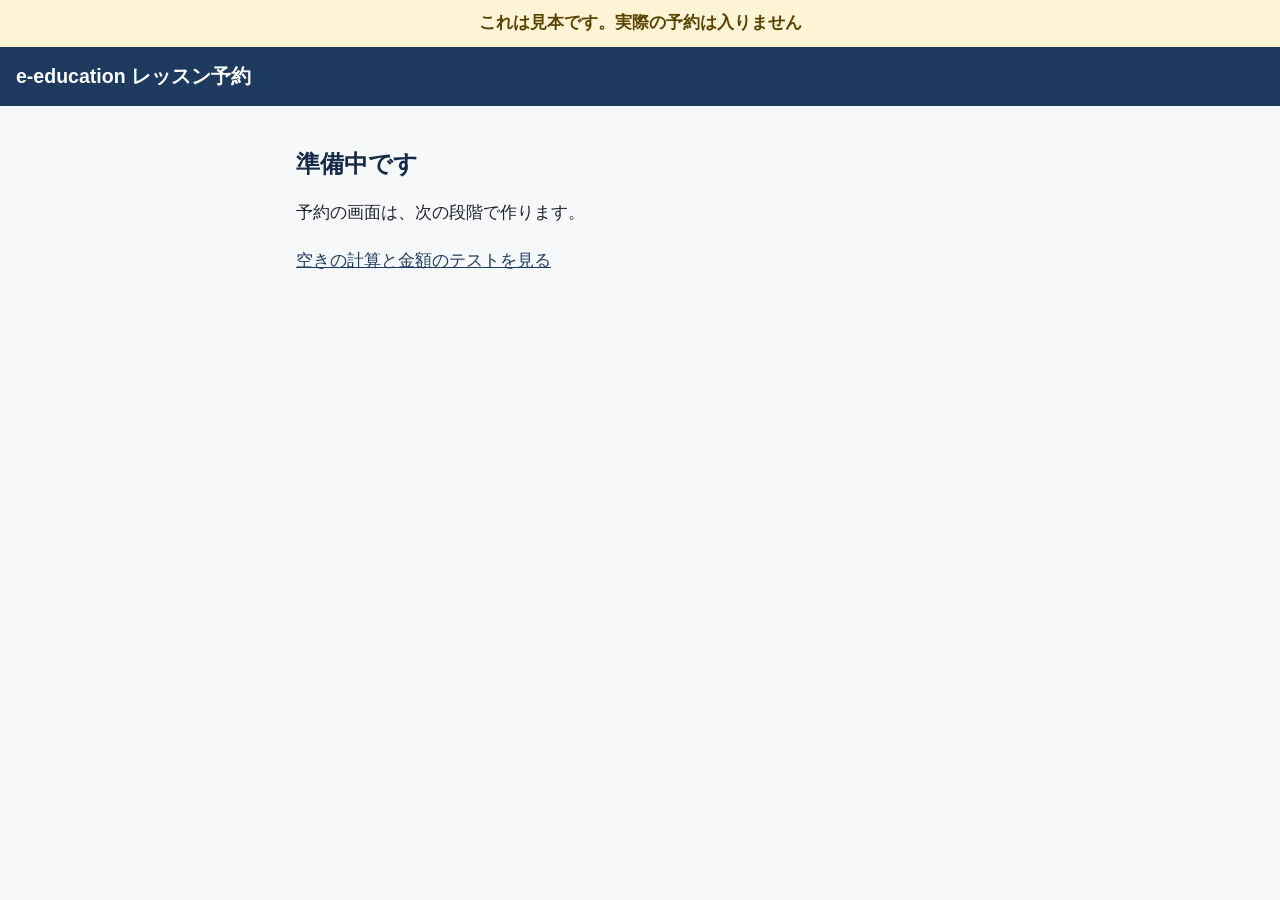
==== index.html @ c9988350 "段階1：骨組み・データ・空きの計算・金額・テストページ - CLAUDE.md（作業指示書）を追加 - js/data.js：講座・場所・予約のきまり・祝日・見本データ - js/availabili" ====
<!DOCTYPE html>
<html lang="ja">
<head>
  <meta charset="UTF-8">
  <meta name="viewport" content="width=device-width, initial-scale=1">
  <title>e-education レッスン予約（見本）</title>
  <link rel="stylesheet" href="css/style.css">
</head>
<body>
  <!-- 全画面に出す「見本です」のお知らせ -->
  <p class="demo-notice" id="demo-notice"></p>

  <header class="site-header">
    <p class="site-name" id="site-name"></p>
  </header>

  <!-- 画面はここに js/app.js が描く -->
  <main class="page" id="app"></main>

  <!-- 読みこむ順番に意味がある：データ → 計算 → 保存 → 画面 -->
  <script src="js/data.js"></script>
  <script src="js/availability.js"></script>
  <script src="js/price.js"></script>
  <script src="js/store.js"></script>
  <script src="js/app.js"></script>
</body>
</html>
---- css/style.css ----
/* =============================================================
   css/style.css — 見た目
   色はここ（先頭の変数）だけで決める。
   ============================================================= */

:root {
  /* 落ち着いた紺（※教室のロゴの紺に近い色の仮。ロゴの色番号がわかれば差しかえる） */
  --color-navy: #1f3a5f;
  --color-navy-dark: #152a46;
  --color-navy-light: #e8eef6;

  --color-text: #1f2328;      /* 本文 */
  --color-text-sub: #3d4650;  /* 説明文（薄くしすぎない） */
  --color-bg: #f7f8fa;
  --color-surface: #ffffff;
  --color-border: #c9d1db;

  --color-notice-bg: #fff4d6; /* 「見本です」の帯 */
  --color-notice-text: #5a4300;

  --color-ok: #1e6b3a;        /* テストの成功 */
  --color-ng: #8a3b00;        /* テストの失敗（赤で塗らない） */

  --font-size-base: 17px;
  --line-height: 1.8;
  --tap-height: 48px;         /* ボタンの高さの下限 */
  --radius: 8px;
}

* { box-sizing: border-box; }

html { font-size: var(--font-size-base); }

body {
  margin: 0;
  background: var(--color-bg);
  color: var(--color-text);
  font-family: "Hiragino Sans", "Hiragino Kaku Gothic ProN", "Noto Sans JP", "Yu Gothic", Meiryo, sans-serif;
  line-height: var(--line-height);
}

a { color: var(--color-navy); }

/* 「これは見本です」の帯 */
.demo-notice {
  margin: 0;
  padding: 8px 16px;
  background: var(--color-notice-bg);
  color: var(--color-notice-text);
  text-align: center;
  font-weight: bold;
}

.site-header {
  background: var(--color-navy);
  color: #fff;
  padding: 12px 16px;
}

.site-name {
  margin: 0;
  font-size: 1.15rem;
  font-weight: bold;
}

.page {
  max-width: 720px;
  margin: 0 auto;
  padding: 24px 16px 48px;
}

h1 {
  font-size: 1.4rem;
  color: var(--color-navy-dark);
  line-height: 1.5;
}

/* ---------- テストページ ---------- */
.test-summary {
  padding: 12px 16px;
  border-radius: var(--radius);
  background: var(--color-surface);
  border: 2px solid var(--color-border);
  font-weight: bold;
}
.test-summary[data-result="pass"] { border-color: var(--color-ok); color: var(--color-ok); }
.test-summary[data-result="fail"] { border-color: var(--color-ng); color: var(--color-ng); }

.test-list { padding-left: 1.5em; }
.test-list li { margin: 6px 0; overflow-wrap: anywhere; }
.test-ok { color: var(--color-ok); }
.test-ng { color: var(--color-ng); font-weight: bold; }
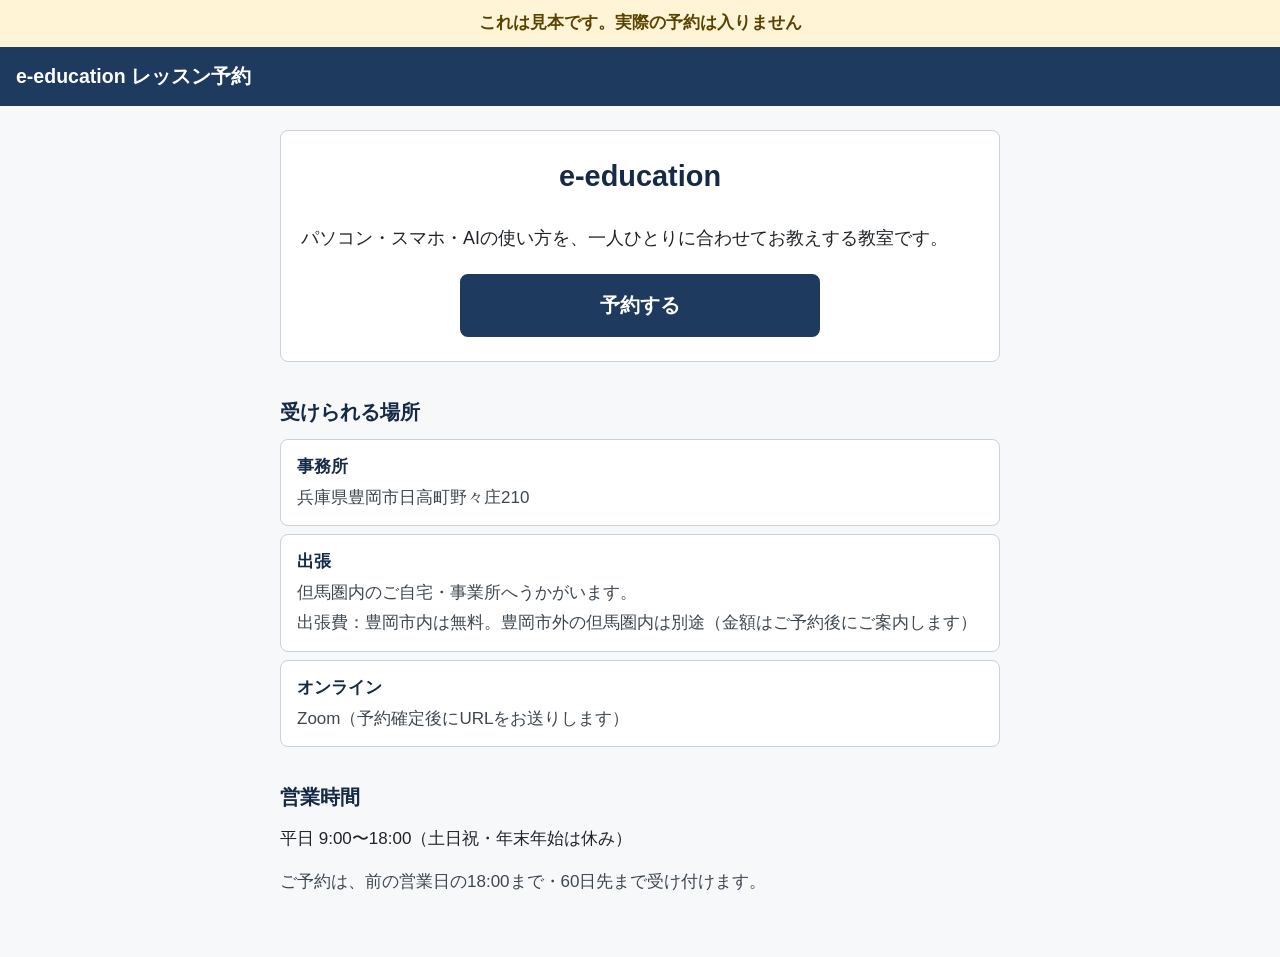
==== commit 4beeb895: "段階2：お客さん側の画面（トップ・①講座〜⑦完了） - 講座・場所・日付（○△×カレンダーと最短の日時）・時間・お客様情報・確認・完了 - 選んだ内容と金額・時間を、スマホは下に固定の帯、パソコンは右" ====
--- a/index.html
+++ b/index.html
@@ -14,8 +14,12 @@
     <p class="site-name" id="site-name"></p>
   </header>
 
-  <!-- 画面はここに js/app.js が描く -->
-  <main class="page" id="app"></main>
+  <div class="layout">
+    <!-- 画面はここに js/app.js が描く -->
+    <main class="page" id="app"></main>
+    <!-- 選んだ内容と金額・時間（スマホは下に固定の帯、パソコンは右側） -->
+    <aside class="summary" id="summary" aria-label="選んだ内容" hidden></aside>
+  </div>
 
   <!-- 読みこむ順番に意味がある：データ → 計算 → 保存 → 画面 -->
   <script src="js/data.js"></script>
--- a/css/style.css
+++ b/css/style.css
@@ -17,6 +17,11 @@
 
   --color-notice-bg: #fff4d6; /* 「見本です」の帯 */
   --color-notice-text: #5a4300;
+
+  --color-few: #7a5200;       /* △ 残りわずか（せかさない落ち着いた茶） */
+  --color-none-bg: #eceef1;   /* × の日の地（赤で塗らない） */
+  --color-none-text: #5b636d; /* × の日の文字（読める濃さ） */
+  --color-error: #8a3b00;     /* 入力のまちがい */
 
   --color-ok: #1e6b3a;        /* テストの成功 */
   --color-ng: #8a3b00;        /* テストの失敗（赤で塗らない） */
@@ -69,12 +74,402 @@
   padding: 24px 16px 48px;
 }
 
+/* 本文と「選んだ内容」を並べる枠（スマホでは本文だけ） */
+.layout {
+  max-width: 1100px;
+  margin: 0 auto;
+}
+.layout > .page { margin: 0 auto; }
+
 h1 {
   font-size: 1.4rem;
   color: var(--color-navy-dark);
   line-height: 1.5;
 }
 
+h2 {
+  font-size: 1.2rem;
+  color: var(--color-navy-dark);
+  margin: 0 0 8px;
+}
+
+p { margin: 0 0 12px; }
+
+.sub { color: var(--color-text-sub); font-size: 1rem; }
+
+.section { margin-top: 32px; }
+
+/* ---------- ボタン ---------- */
+button { font: inherit; }
+
+.btn {
+  display: inline-flex;
+  align-items: center;
+  justify-content: center;
+  min-height: var(--tap-height);
+  padding: 10px 24px;
+  border-radius: var(--radius);
+  border: 2px solid var(--color-navy);
+  font-weight: bold;
+  cursor: pointer;
+}
+.btn-primary { background: var(--color-navy); color: #fff; }
+.btn-primary:hover { background: var(--color-navy-dark); }
+.btn-secondary { background: var(--color-surface); color: var(--color-navy); }
+.btn-secondary:hover { background: var(--color-navy-light); }
+.btn-large { min-height: 56px; font-size: 1.15rem; padding: 12px 40px; }
+
+.actions { margin: 24px 0 8px; }
+.actions .btn { width: 100%; }
+
+button:focus-visible, input:focus-visible, textarea:focus-visible {
+  outline: 3px solid #f0b400;
+  outline-offset: 2px;
+}
+
+/* ---------- 手順の見出し ---------- */
+.step-head {
+  display: flex;
+  align-items: center;
+  justify-content: space-between;
+  gap: 12px;
+  margin-bottom: 4px;
+}
+.btn-back {
+  min-height: var(--tap-height);
+  padding: 8px 16px 8px 8px;
+  border: none;
+  background: none;
+  color: var(--color-navy);
+  font-weight: bold;
+  cursor: pointer;
+  text-decoration: underline;
+}
+.step-count { margin: 0; color: var(--color-text-sub); font-size: 1rem; }
+
+/* ---------- トップ ---------- */
+.hero {
+  background: var(--color-surface);
+  border: 1px solid var(--color-border);
+  border-radius: var(--radius);
+  padding: 24px 20px;
+  text-align: center;
+}
+.hero h1 { margin-top: 0; font-size: 1.7rem; }
+.lead { font-size: 1.05rem; text-align: left; }
+.hero .btn-large { width: 100%; max-width: 360px; margin-top: 8px; }
+
+.place-list { list-style: none; padding: 0; margin: 0; }
+.place-list li {
+  background: var(--color-surface);
+  border: 1px solid var(--color-border);
+  border-radius: var(--radius);
+  padding: 12px 16px;
+  margin-bottom: 8px;
+}
+.place-name { display: block; font-weight: bold; color: var(--color-navy-dark); }
+.place-detail { display: block; color: var(--color-text-sub); }
+
+/* ---------- 選ぶカード（講座・場所） ---------- */
+.choice-list { display: grid; gap: 12px; margin: 16px 0; }
+.choice {
+  display: block;
+  width: 100%;
+  min-height: var(--tap-height);
+  text-align: left;
+  padding: 14px 16px 14px 52px;
+  background: var(--color-surface);
+  border: 2px solid var(--color-border);
+  border-radius: var(--radius);
+  color: var(--color-text);
+  cursor: pointer;
+  position: relative;
+  line-height: 1.6;
+}
+/* 左の丸（選ぶと塗りつぶし） */
+.choice::before {
+  content: "";
+  position: absolute;
+  left: 16px;
+  top: 18px;
+  width: 22px;
+  height: 22px;
+  border: 2px solid var(--color-navy);
+  border-radius: 50%;
+  background: #fff;
+}
+.choice[aria-checked="true"] {
+  border-color: var(--color-navy);
+  background: var(--color-navy-light);
+  box-shadow: 0 0 0 1px var(--color-navy);
+}
+.choice[aria-checked="true"]::before {
+  background: var(--color-navy);
+  box-shadow: inset 0 0 0 4px #fff;
+}
+.choice-title { display: block; font-weight: bold; font-size: 1.1rem; color: var(--color-navy-dark); }
+.choice-meta { display: block; font-weight: bold; }
+.choice-desc { display: block; color: var(--color-text-sub); }
+
+.notes { padding-left: 1.3em; margin: 8px 0 16px; }
+
+.tickets table {
+  width: 100%;
+  border-collapse: collapse;
+  background: var(--color-surface);
+  font-size: 1rem;
+}
+.tickets caption { text-align: left; font-weight: bold; padding-bottom: 4px; }
+.tickets th, .tickets td {
+  border: 1px solid var(--color-border);
+  padding: 6px 8px;
+  text-align: left;
+}
+.tickets tbody th { white-space: nowrap; }
+.tickets thead th { background: var(--color-navy-light); }
+.tickets p { margin-top: 8px; }
+
+/* ---------- ③ 日付（カレンダー） ---------- */
+.earliest {
+  background: var(--color-surface);
+  border: 2px solid var(--color-navy);
+  border-radius: var(--radius);
+  padding: 16px;
+  margin: 16px 0;
+}
+.earliest-label { margin: 0; color: var(--color-text-sub); font-weight: bold; }
+.earliest-value { font-size: 1.25rem; font-weight: bold; color: var(--color-navy-dark); margin: 4px 0 12px; }
+.earliest .btn { width: 100%; }
+
+.legend { display: flex; flex-wrap: wrap; gap: 4px 16px; font-size: 1rem; }
+
+.cal-nav {
+  display: flex;
+  align-items: center;
+  justify-content: space-between;
+  gap: 8px;
+  margin: 8px 0;
+}
+.cal-title { margin: 0; font-size: 1.2rem; }
+.btn-month {
+  min-height: var(--tap-height);
+  padding: 8px 12px;
+  border: 2px solid var(--color-navy);
+  border-radius: var(--radius);
+  background: var(--color-surface);
+  color: var(--color-navy);
+  font-weight: bold;
+  cursor: pointer;
+}
+.btn-month:disabled { border-color: var(--color-border); color: var(--color-none-text); cursor: default; }
+
+.calendar { width: 100%; border-collapse: separate; border-spacing: 3px; table-layout: fixed; margin-bottom: 12px; }
+.calendar th { font-size: 0.95rem; font-weight: bold; color: var(--color-text-sub); padding: 4px 0; }
+.calendar td { padding: 0; height: 60px; }
+.cal-day {
+  display: flex;
+  flex-direction: column;
+  align-items: center;
+  justify-content: center;
+  width: 100%;
+  height: 100%;
+  min-height: var(--tap-height);
+  border-radius: 6px;
+  border: 2px solid var(--color-border);
+  background: var(--color-surface);
+  line-height: 1.2;
+}
+button.cal-day { cursor: pointer; }
+button.cal-day:hover { border-color: var(--color-navy); }
+.cal-num { font-size: 1rem; font-weight: bold; }
+.cal-mark { font-size: 1.1rem; font-weight: bold; }
+.mark-ok, .mark-ok .cal-mark { color: var(--color-navy); }
+.mark-few, .mark-few .cal-mark { color: var(--color-few); }
+.cal-day.mark-none { background: var(--color-none-bg); border-color: var(--color-none-bg); color: var(--color-none-text); }
+.mark-none-text { color: var(--color-none-text); }
+.cal-day.is-selected { border-color: var(--color-navy); background: var(--color-navy-light); box-shadow: 0 0 0 1px var(--color-navy); }
+
+/* ---------- ④ 時間 ---------- */
+.day-title { font-size: 1.15rem; font-weight: bold; margin: 8px 0 4px; }
+.time-list {
+  display: grid;
+  grid-template-columns: repeat(auto-fill, minmax(140px, 1fr));
+  gap: 8px;
+  margin: 12px 0;
+}
+.time-btn {
+  min-height: var(--tap-height);
+  padding: 8px;
+  border: 2px solid var(--color-navy);
+  border-radius: var(--radius);
+  background: var(--color-surface);
+  color: var(--color-navy-dark);
+  font-weight: bold;
+  font-size: 1.05rem;
+  cursor: pointer;
+}
+.time-btn[aria-checked="true"] { background: var(--color-navy); color: #fff; }
+.chosen {
+  background: var(--color-navy-light);
+  border-radius: var(--radius);
+  padding: 12px 16px;
+  margin-top: 16px;
+}
+
+/* お知らせ（先に予約が入ったときなど）。責めない落ち着いた色 */
+.notice {
+  background: var(--color-notice-bg);
+  color: var(--color-notice-text);
+  border-radius: var(--radius);
+  padding: 12px 16px;
+  font-weight: bold;
+}
+.notice-plain {
+  background: var(--color-navy-light);
+  border-radius: var(--radius);
+  padding: 12px 16px;
+}
+
+/* ---------- ⑤ 入力 ---------- */
+.field { margin-bottom: 20px; }
+.field label { display: block; font-weight: bold; margin-bottom: 4px; }
+.field input, .field textarea {
+  width: 100%;
+  min-height: var(--tap-height);
+  padding: 10px 12px;
+  font: inherit;
+  color: var(--color-text);
+  background: #fff;
+  border: 2px solid var(--color-border);
+  border-radius: var(--radius);
+}
+.field input:focus, .field textarea:focus { border-color: var(--color-navy); }
+.field [aria-invalid="true"] { border-color: var(--color-error); }
+.field-error { color: var(--color-error); font-weight: bold; margin: 4px 0 0; }
+.tag-req, .tag-opt {
+  display: inline-block;
+  font-size: 0.85rem;
+  padding: 0 8px;
+  border-radius: 4px;
+  margin-left: 4px;
+  vertical-align: middle;
+}
+.tag-req { background: var(--color-navy); color: #fff; }
+.tag-opt { background: var(--color-none-bg); color: var(--color-text); }
+
+/* ---------- ⑥ 確認・⑦ 完了 ---------- */
+.demo-notice-strong {
+  background: var(--color-notice-bg);
+  color: var(--color-notice-text);
+  border: 2px solid #d9b44a;
+  border-radius: var(--radius);
+  padding: 12px 8px;
+  font-weight: bold;
+  text-align: center;
+}
+
+.details {
+  margin: 16px 0;
+  background: var(--color-surface);
+  border: 1px solid var(--color-border);
+  border-radius: var(--radius);
+}
+.details > div {
+  display: grid;
+  grid-template-columns: 7.5em 1fr;
+  gap: 8px;
+  padding: 10px 16px;
+  border-bottom: 1px solid var(--color-border);
+}
+.details > div:last-child { border-bottom: none; }
+.details dt { font-weight: bold; color: var(--color-navy-dark); }
+.details dd { margin: 0; overflow-wrap: anywhere; }
+/* スマホでは項目名の下に中身を出す（中身の幅を広くとるため） */
+@media (max-width: 599px) {
+  .details > div { grid-template-columns: 1fr; gap: 0; }
+}
+
+.contact-box {
+  margin: 24px 0;
+  padding: 16px;
+  background: var(--color-surface);
+  border: 2px solid var(--color-navy);
+  border-radius: var(--radius);
+}
+
+.booking-number {
+  text-align: center;
+  background: var(--color-navy);
+  color: #fff;
+  border-radius: var(--radius);
+  padding: 16px;
+  margin: 16px 0;
+}
+.booking-number-label { margin: 0; font-weight: bold; }
+.booking-number-value { margin: 0; font-size: 1.6rem; font-weight: bold; letter-spacing: 0.05em; }
+
+.flow { padding-left: 1.5em; }
+.flow li { margin-bottom: 6px; }
+
+.email-preview {
+  white-space: pre-wrap;
+  overflow-wrap: anywhere;
+  font-family: inherit;
+  font-size: 1rem;
+  line-height: 1.7;
+  background: var(--color-surface);
+  border: 1px dashed var(--color-border);
+  border-radius: var(--radius);
+  padding: 16px;
+}
+
+/* ---------- 選んだ内容（スマホは下に固定の帯） ---------- */
+.summary {
+  position: fixed;
+  left: 0;
+  right: 0;
+  bottom: 0;
+  z-index: 10;
+  background: var(--color-navy-dark);
+  color: #fff;
+  padding: 8px 16px 10px;
+  font-size: 1rem;
+  line-height: 1.5;
+  box-shadow: 0 -2px 8px rgba(0, 0, 0, 0.15);
+}
+.summary[hidden] { display: none; }
+.summary-title { display: none; }
+.summary-list { margin: 0; display: grid; grid-template-columns: 1fr; gap: 0; }
+.summary-list > div { display: flex; gap: 8px; min-width: 0; }
+.summary-list dt { flex: none; opacity: 0.85; }
+.summary-list dd { margin: 0; font-weight: bold; min-width: 0; overflow-wrap: anywhere; }
+
+/* パソコン・タブレット：本文の右に並べる */
+@media (min-width: 960px) {
+  .layout {
+    display: grid;
+    grid-template-columns: minmax(0, 720px) 320px;
+    justify-content: center;
+    gap: 32px;
+    padding: 0 24px;
+  }
+  .layout.no-summary { grid-template-columns: minmax(0, 720px); }
+  .layout > .page { margin: 0; padding-left: 0; padding-right: 0; width: 100%; }
+  .summary {
+    position: sticky;
+    top: 24px;
+    align-self: start;
+    margin-top: 24px;
+    border-radius: var(--radius);
+    padding: 16px 20px;
+    box-shadow: none;
+  }
+  .summary-title { display: block; font-weight: bold; margin-bottom: 8px; font-size: 1.05rem; }
+  .summary-list { grid-template-columns: 1fr; gap: 8px; }
+  .summary-list > div { flex-direction: column; gap: 0; }
+  .actions .btn { width: auto; min-width: 320px; }
+}
+
 /* ---------- テストページ ---------- */
 .test-summary {
   padding: 12px 16px;
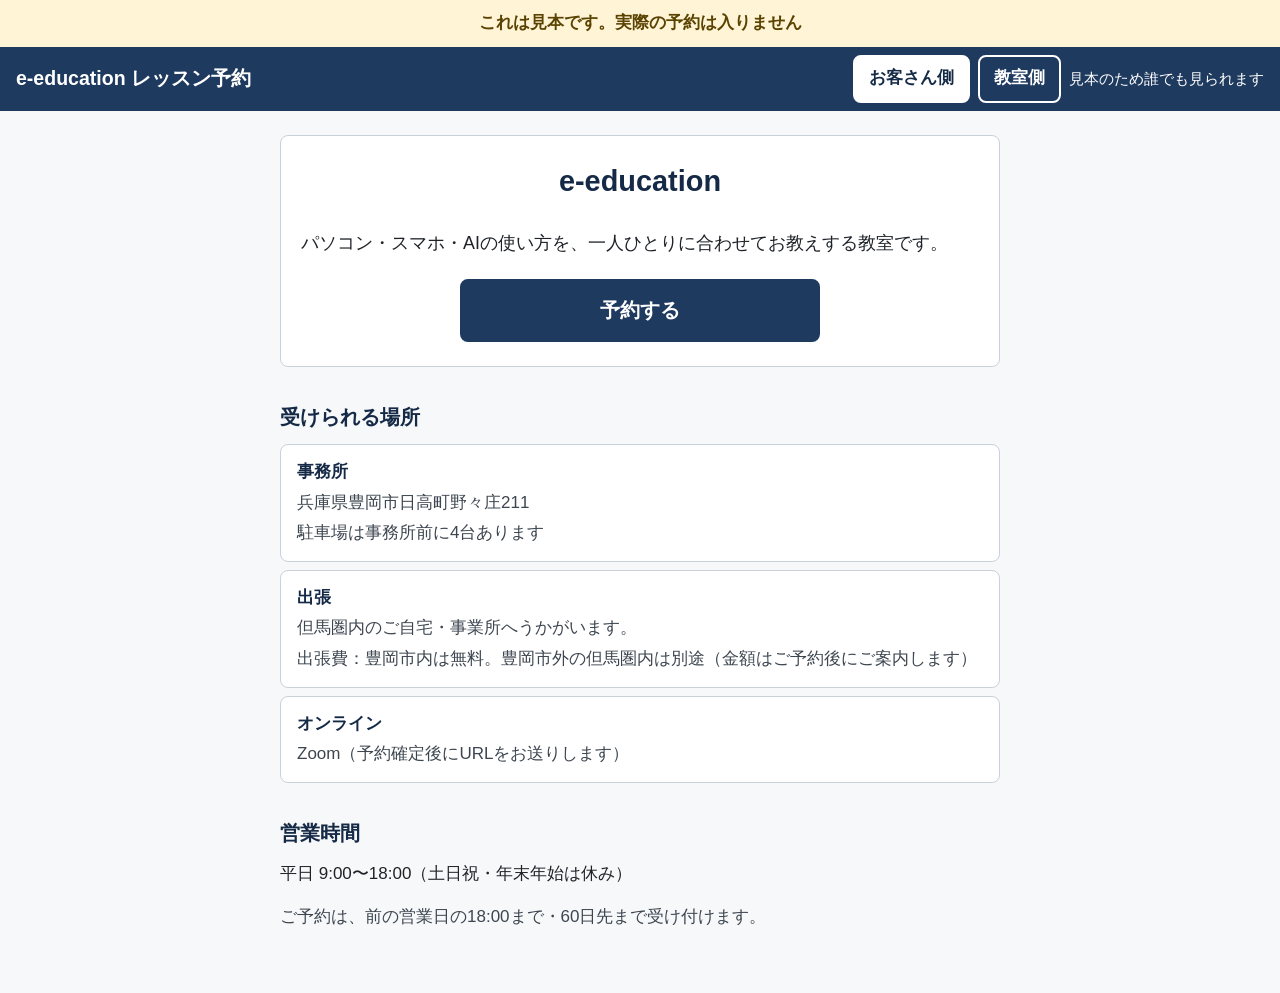
==== commit 53718c09: "段階3：教室側の画面と、お客さん側↔教室側の切り替え - 画面上部に切り替えボタンと「見本のため誰でも見られます」 - 予約一覧（今日・今週・すべて／キャンセル）、予約を受けない時間（登録・削除）、見" ====
--- a/index.html
+++ b/index.html
@@ -12,6 +12,12 @@
 
   <header class="site-header">
     <p class="site-name" id="site-name"></p>
+    <!-- お客さん側と教室側の切り替え（見本なのでログインはなし） -->
+    <nav class="mode-switch" aria-label="画面の切り替え">
+      <button type="button" class="mode-btn" data-action="mode-customer" id="mode-customer">お客さん側</button>
+      <button type="button" class="mode-btn" data-action="mode-admin" id="mode-admin">教室側</button>
+      <span class="mode-note">見本のため誰でも見られます</span>
+    </nav>
   </header>
 
   <div class="layout">
@@ -21,11 +27,13 @@
     <aside class="summary" id="summary" aria-label="選んだ内容" hidden></aside>
   </div>
 
-  <!-- 読みこむ順番に意味がある：データ → 計算 → 保存 → 画面 -->
+  <!-- 読みこむ順番に意味がある：データ → 計算 → 保存 → 書き方 → 教室側の画面 → 画面全体 -->
   <script src="js/data.js"></script>
   <script src="js/availability.js"></script>
   <script src="js/price.js"></script>
   <script src="js/store.js"></script>
+  <script src="js/format.js"></script>
+  <script src="js/admin.js"></script>
   <script src="js/app.js"></script>
 </body>
 </html>
--- a/css/style.css
+++ b/css/style.css
@@ -59,8 +59,28 @@
 .site-header {
   background: var(--color-navy);
   color: #fff;
-  padding: 12px 16px;
-}
+  padding: 8px 16px;
+  display: flex;
+  flex-wrap: wrap;
+  align-items: center;
+  justify-content: space-between;
+  gap: 4px 16px;
+}
+
+/* お客さん側・教室側の切り替え */
+.mode-switch { display: flex; flex-wrap: wrap; align-items: center; gap: 4px 8px; }
+.mode-btn {
+  min-height: var(--tap-height);
+  padding: 6px 14px;
+  border: 2px solid #fff;
+  border-radius: var(--radius);
+  background: transparent;
+  color: #fff;
+  font-weight: bold;
+  cursor: pointer;
+}
+.mode-btn[aria-pressed="true"] { background: #fff; color: var(--color-navy-dark); }
+.mode-note { font-size: 0.9rem; }
 
 .site-name {
   margin: 0;
@@ -333,7 +353,7 @@
 /* ---------- ⑤ 入力 ---------- */
 .field { margin-bottom: 20px; }
 .field label { display: block; font-weight: bold; margin-bottom: 4px; }
-.field input, .field textarea {
+.field input, .field textarea, .field select {
   width: 100%;
   min-height: var(--tap-height);
   padding: 10px 12px;
@@ -421,6 +441,73 @@
   border: 1px dashed var(--color-border);
   border-radius: var(--radius);
   padding: 16px;
+}
+
+/* ---------- 教室側 ---------- */
+body.is-admin .page { max-width: 1040px; }
+
+.tabs { display: flex; flex-wrap: wrap; gap: 8px; margin: 8px 0 20px; border-bottom: 2px solid var(--color-navy); }
+.tab-btn {
+  min-height: var(--tap-height);
+  padding: 8px 16px;
+  border: 2px solid var(--color-navy);
+  border-bottom: none;
+  border-radius: var(--radius) var(--radius) 0 0;
+  background: var(--color-surface);
+  color: var(--color-navy);
+  font-weight: bold;
+  cursor: pointer;
+  margin-bottom: -2px;
+}
+.tab-btn[aria-selected="true"] { background: var(--color-navy); color: #fff; }
+
+.filters { display: flex; flex-wrap: wrap; gap: 8px; }
+.filter-btn {
+  min-height: var(--tap-height);
+  min-width: 88px;
+  padding: 8px 16px;
+  border: 2px solid var(--color-navy);
+  border-radius: var(--radius);
+  background: var(--color-surface);
+  color: var(--color-navy);
+  font-weight: bold;
+  cursor: pointer;
+}
+.filter-btn[aria-pressed="true"] { background: var(--color-navy-light); box-shadow: inset 0 -4px 0 var(--color-navy); }
+.period { margin: 12px 0; font-weight: bold; }
+.empty { padding: 16px; background: var(--color-surface); border: 1px solid var(--color-border); border-radius: var(--radius); }
+
+.admin-table { width: 100%; border-collapse: collapse; background: var(--color-surface); }
+.admin-table th, .admin-table td {
+  border-bottom: 1px solid var(--color-border);
+  padding: 10px 12px;
+  text-align: left;
+  vertical-align: middle;
+}
+.admin-table thead th { background: var(--color-navy-light); color: var(--color-navy-dark); white-space: nowrap; }
+.admin-table tr.is-cancelled td { color: var(--color-none-text); background: var(--color-none-bg); }
+.status-cancelled { font-weight: bold; }
+.btn-small { min-height: var(--tap-height); padding: 6px 16px; }
+
+.block-form {
+  background: var(--color-surface);
+  border: 1px solid var(--color-border);
+  border-radius: var(--radius);
+  padding: 16px;
+}
+.field-row { display: grid; grid-template-columns: 1fr 1fr; gap: 16px; }
+.block-form .field { margin-bottom: 12px; }
+
+/* スマホでは表を1件ずつのカードにする（横にはみ出さないように） */
+@media (max-width: 699px) {
+  .tabs { border-bottom: none; }
+  .tab-btn { border-bottom: 2px solid var(--color-navy); border-radius: var(--radius); margin-bottom: 0; }
+  .admin-table thead { display: none; }
+  .admin-table, .admin-table tbody, .admin-table tr, .admin-table td { display: block; width: 100%; }
+  .admin-table tr { border: 1px solid var(--color-border); border-radius: var(--radius); margin-bottom: 12px; padding: 4px 0; background: var(--color-surface); }
+  .admin-table td { border-bottom: none; padding: 4px 16px; display: grid; grid-template-columns: 6em 1fr; gap: 8px; }
+  .admin-table td::before { content: attr(data-label); font-weight: bold; color: var(--color-navy-dark); }
+  .admin-table { background: transparent; }
 }
 
 /* ---------- 選んだ内容（スマホは下に固定の帯） ---------- */
@@ -454,6 +541,7 @@
     padding: 0 24px;
   }
   .layout.no-summary { grid-template-columns: minmax(0, 720px); }
+  body.is-admin .layout.no-summary { grid-template-columns: minmax(0, 1040px); }
   .layout > .page { margin: 0; padding-left: 0; padding-right: 0; width: 100%; }
   .summary {
     position: sticky;
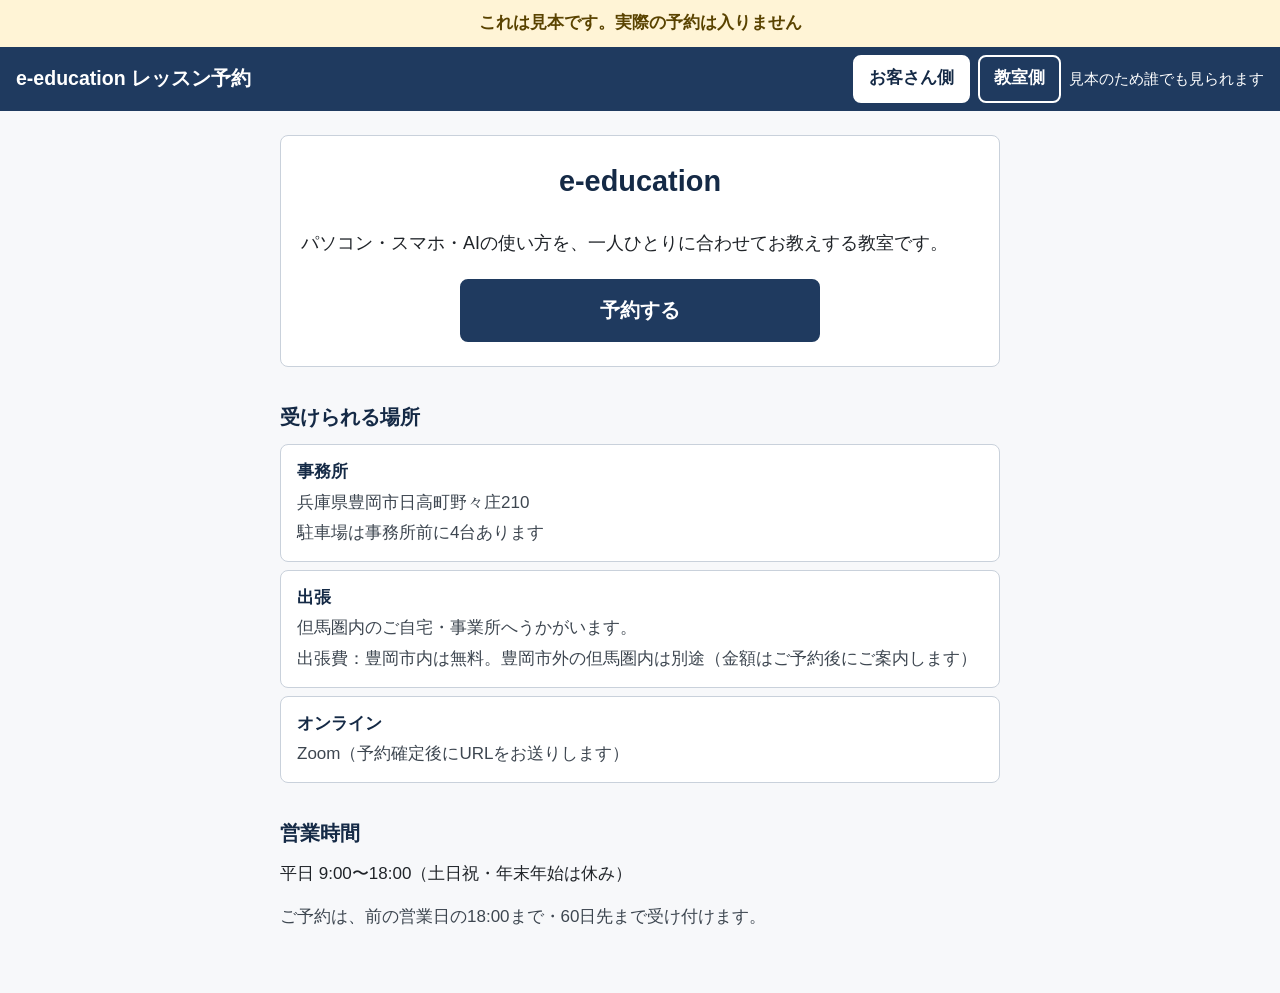
==== commit ea92fffd: "段階4：見た目の仕上げと公開の準備、受けない時間と予約が重なるときのお知らせ - 受けない時間を登録するとき、重なる予約の件数を知らせる（登録はでき、予約は消さない） - カレンダーの○を△×と同じ大" ====
--- a/index.html
+++ b/index.html
@@ -3,6 +3,8 @@
 <head>
   <meta charset="UTF-8">
   <meta name="viewport" content="width=device-width, initial-scale=1">
+  <meta name="description" content="e-education（兵庫県豊岡市）のレッスン予約ページの見本です。実際の予約は入りません。">
+  <meta name="theme-color" content="#1f3a5f">
   <title>e-education レッスン予約（見本）</title>
   <link rel="stylesheet" href="css/style.css">
 </head>
--- a/css/style.css
+++ b/css/style.css
@@ -304,6 +304,19 @@
 .cal-num { font-size: 1rem; font-weight: bold; }
 .cal-mark { font-size: 1.1rem; font-weight: bold; }
 .mark-ok, .mark-ok .cal-mark { color: var(--color-navy); }
+/* ○ は文字の形が小さく見えるので、△・× と同じくらいの大きさの輪を線で描く（文字は読み上げ用に残す） */
+.mark-ok .cal-mark, .ring {
+  display: inline-block;
+  width: 0.95em;
+  height: 0.95em;
+  margin: 0.15em 0;
+  border: 2.5px solid var(--color-navy);
+  border-radius: 50%;
+  font-size: 1rem;
+  color: transparent;
+  overflow: hidden;
+  vertical-align: middle;
+}
 .mark-few, .mark-few .cal-mark { color: var(--color-few); }
 .cal-day.mark-none { background: var(--color-none-bg); border-color: var(--color-none-bg); color: var(--color-none-text); }
 .mark-none-text { color: var(--color-none-text); }
@@ -490,6 +503,7 @@
 .btn-small { min-height: var(--tap-height); padding: 6px 16px; }
 
 .block-form {
+  max-width: 640px;
   background: var(--color-surface);
   border: 1px solid var(--color-border);
   border-radius: var(--radius);
@@ -530,6 +544,11 @@
 .summary-list > div { display: flex; gap: 8px; min-width: 0; }
 .summary-list dt { flex: none; opacity: 0.85; }
 .summary-list dd { margin: 0; font-weight: bold; min-width: 0; overflow-wrap: anywhere; }
+
+/* スマホで文字を入れている間は帯を隠す（js/app.js が is-typing をつける） */
+@media (max-width: 959px) {
+  body.is-typing .summary { display: none; }
+}
 
 /* パソコン・タブレット：本文の右に並べる */
 @media (min-width: 960px) {
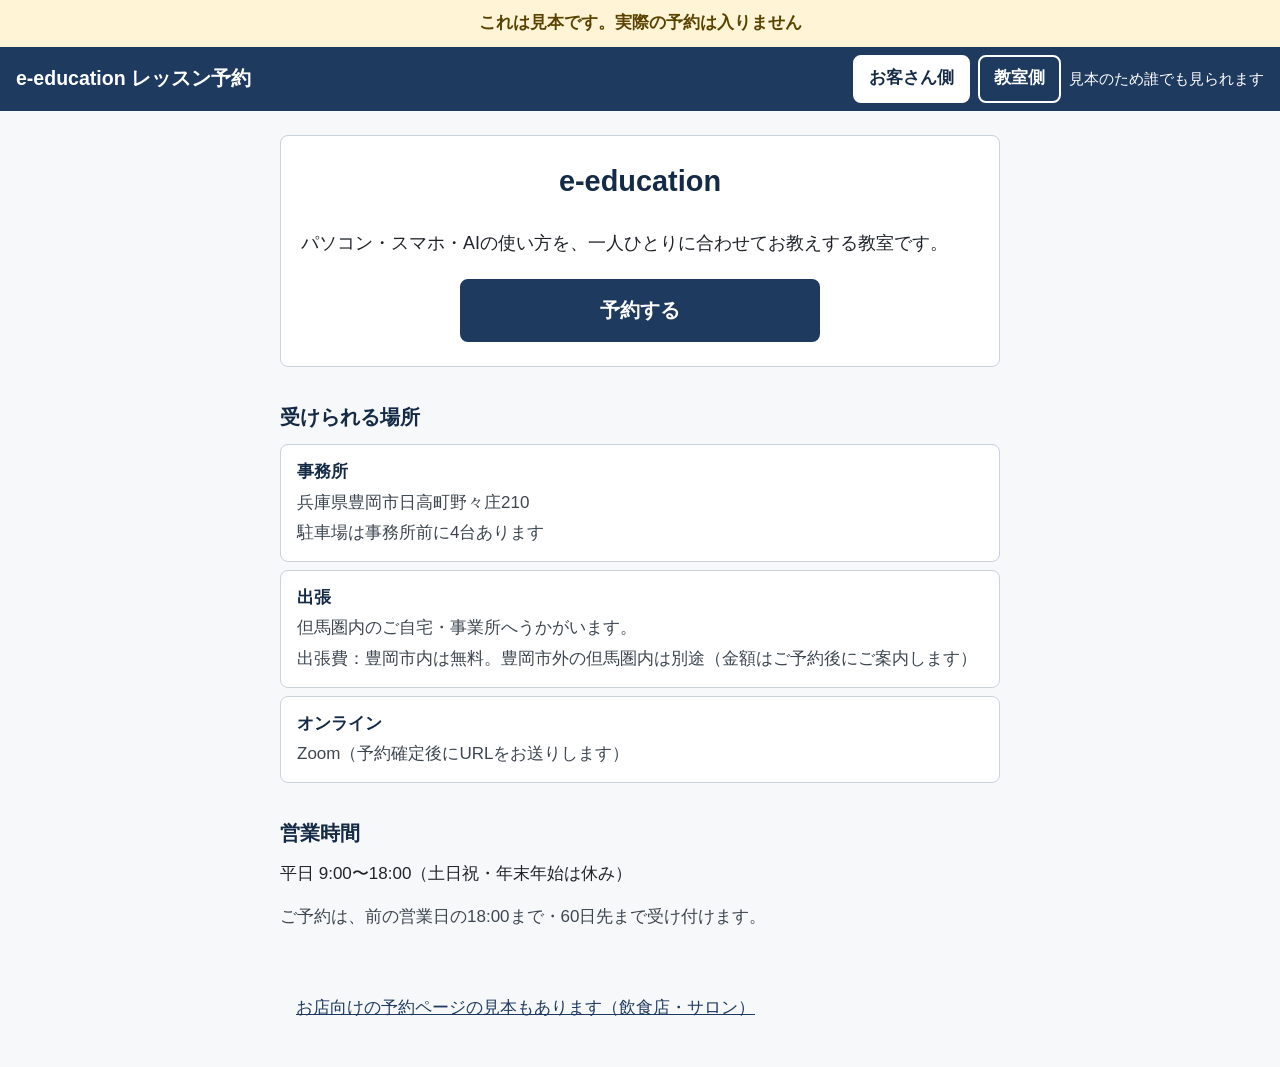
==== commit 9f73cfb8: "レッスン予約：トップにお店向けの見本（shop/）への小さな案内リンク - index.html にリンク、css/style.css でトップの画面にだけ出す（js/ は変えていない） - 開発ログ" ====
--- a/index.html
+++ b/index.html
@@ -29,6 +29,11 @@
     <aside class="summary" id="summary" aria-label="選んだ内容" hidden></aside>
   </div>
 
+  <!-- お店向けの見本への小さな案内（トップの画面にだけ出す。css/style.css の .site-footer） -->
+  <footer class="site-footer">
+    <p><a href="shop/">お店向けの予約ページの見本もあります（飲食店・サロン）</a></p>
+  </footer>
+
   <!-- 読みこむ順番に意味がある：データ → 計算 → 保存 → 書き方 → 教室側の画面 → 画面全体 -->
   <script src="js/data.js"></script>
   <script src="js/availability.js"></script>
--- a/css/style.css
+++ b/css/style.css
@@ -367,7 +367,11 @@
 .field { margin-bottom: 20px; }
 .field label { display: block; font-weight: bold; margin-bottom: 4px; }
 .field input, .field textarea, .field select {
+  display: block;
   width: 100%;
+  max-width: 100%;
+  min-width: 0;          /* iPhone で入力欄が中身の幅に引っぱられて、はみ出さないように */
+  box-sizing: border-box;
   min-height: var(--tap-height);
   padding: 10px 12px;
   font: inherit;
@@ -377,6 +381,19 @@
   border-radius: var(--radius);
 }
 .field input:focus, .field textarea:focus { border-color: var(--color-navy); }
+
+/* 日付の入力欄：iPhone（Safari）は独自の見た目で幅を決めるので、
+   見た目の指定を外して（appearance: none）ほかの欄と同じ幅・高さにそろえる */
+.field input[type="date"] {
+  -webkit-appearance: none;
+  appearance: none;
+  height: var(--tap-height);
+  line-height: 1.4;
+  text-align: left;
+}
+.field input[type="date"]::-webkit-date-and-time-value { text-align: left; }
+.field-hint { margin: 4px 0 0; color: var(--color-text-sub); font-size: 1rem; }
+.field-hint.is-empty { color: var(--color-navy-dark); font-weight: bold; }
 .field [aria-invalid="true"] { border-color: var(--color-error); }
 .field-error { color: var(--color-error); font-weight: bold; margin: 4px 0 0; }
 .tag-req, .tag-opt {
@@ -509,7 +526,8 @@
   border-radius: var(--radius);
   padding: 16px;
 }
-.field-row { display: grid; grid-template-columns: 1fr 1fr; gap: 16px; }
+.field-row { display: grid; grid-template-columns: minmax(0, 1fr) minmax(0, 1fr); gap: 16px; }
+.field-row > .field { min-width: 0; }
 .block-form .field { margin-bottom: 12px; }
 
 /* スマホでは表を1件ずつのカードにする（横にはみ出さないように） */
@@ -592,3 +610,14 @@
 .test-list li { margin: 6px 0; overflow-wrap: anywhere; }
 .test-ok { color: var(--color-ok); }
 .test-ng { color: var(--color-ng); font-weight: bold; }
+
+/* ---------- お店向けの見本への案内（トップの画面にだけ出す） ---------- */
+/* トップの画面には .hero があるので、それがあるときだけ出す（js/app.js は変えずにすむ） */
+.site-footer { display: none; }
+body:has(.hero) .site-footer {
+  display: block;
+  max-width: 720px;
+  margin: 0 auto;
+  padding: 0 16px 32px;
+  font-size: 1rem;
+}
